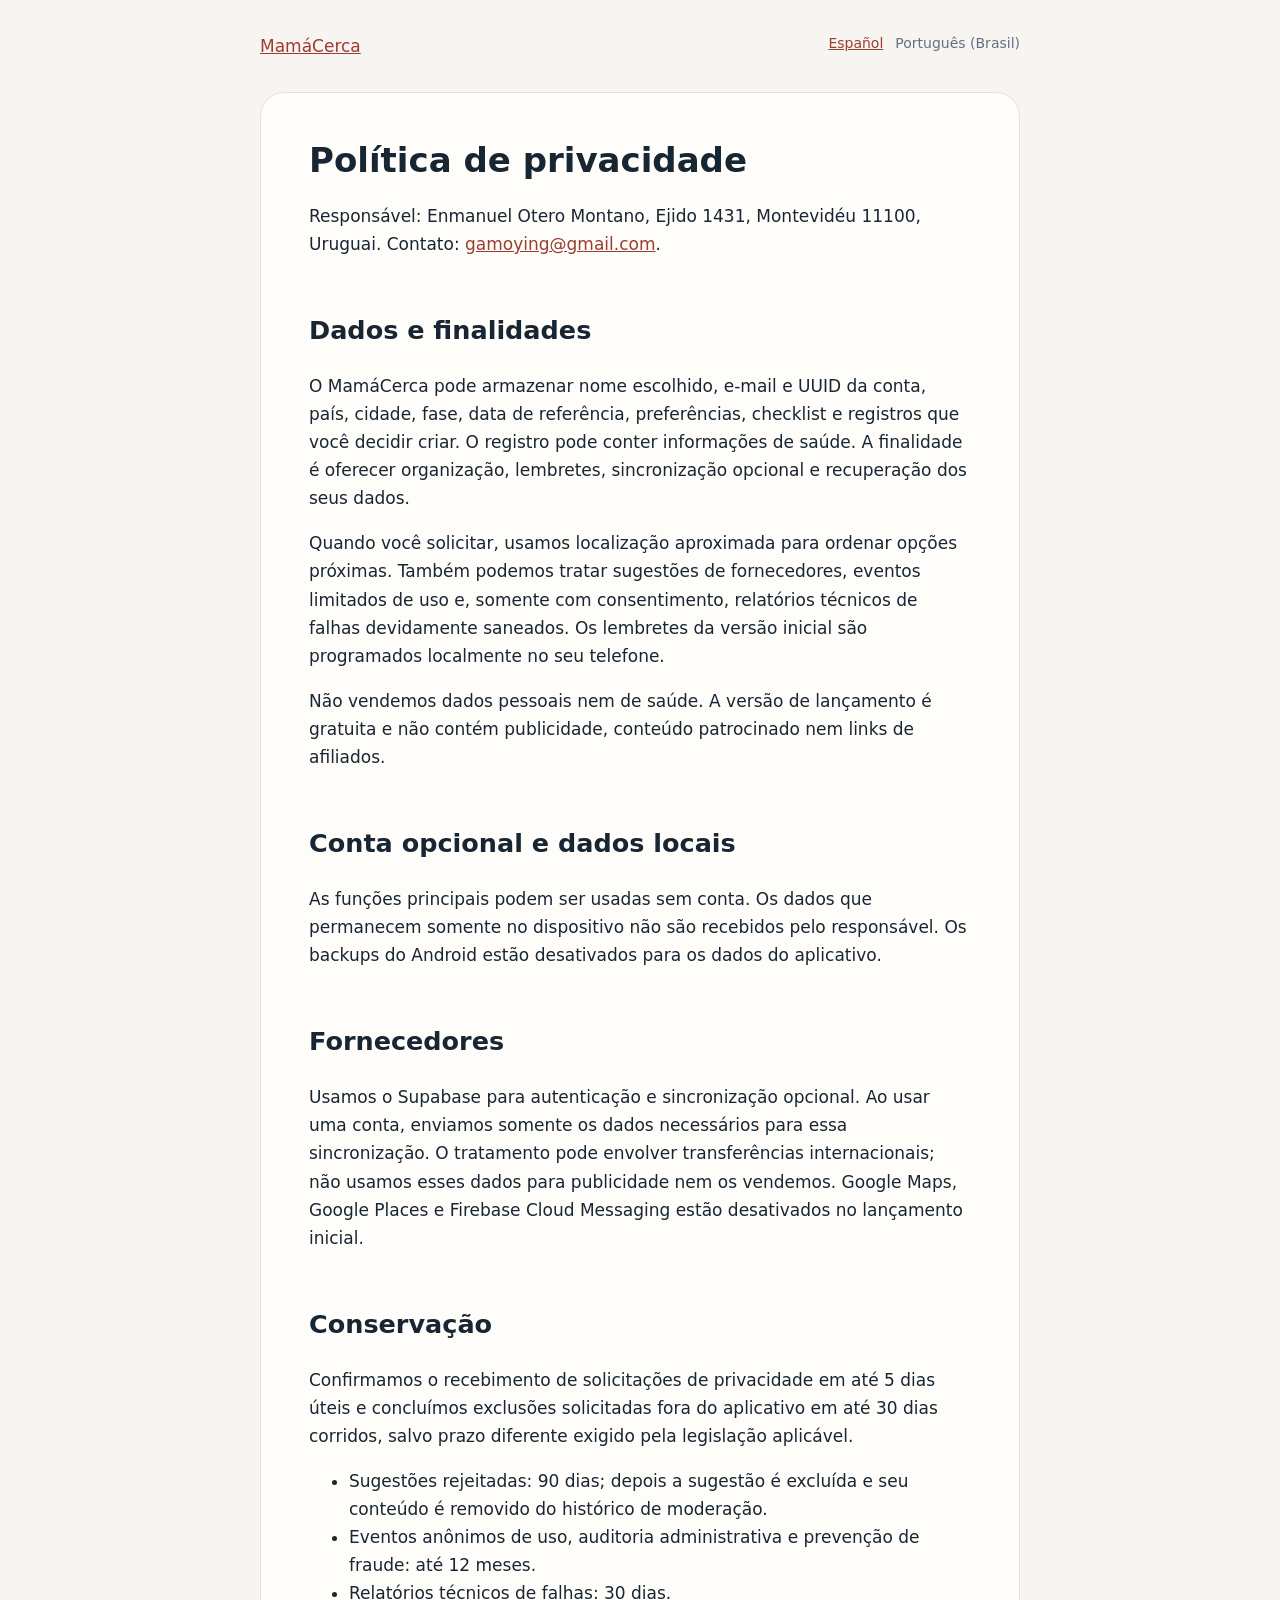
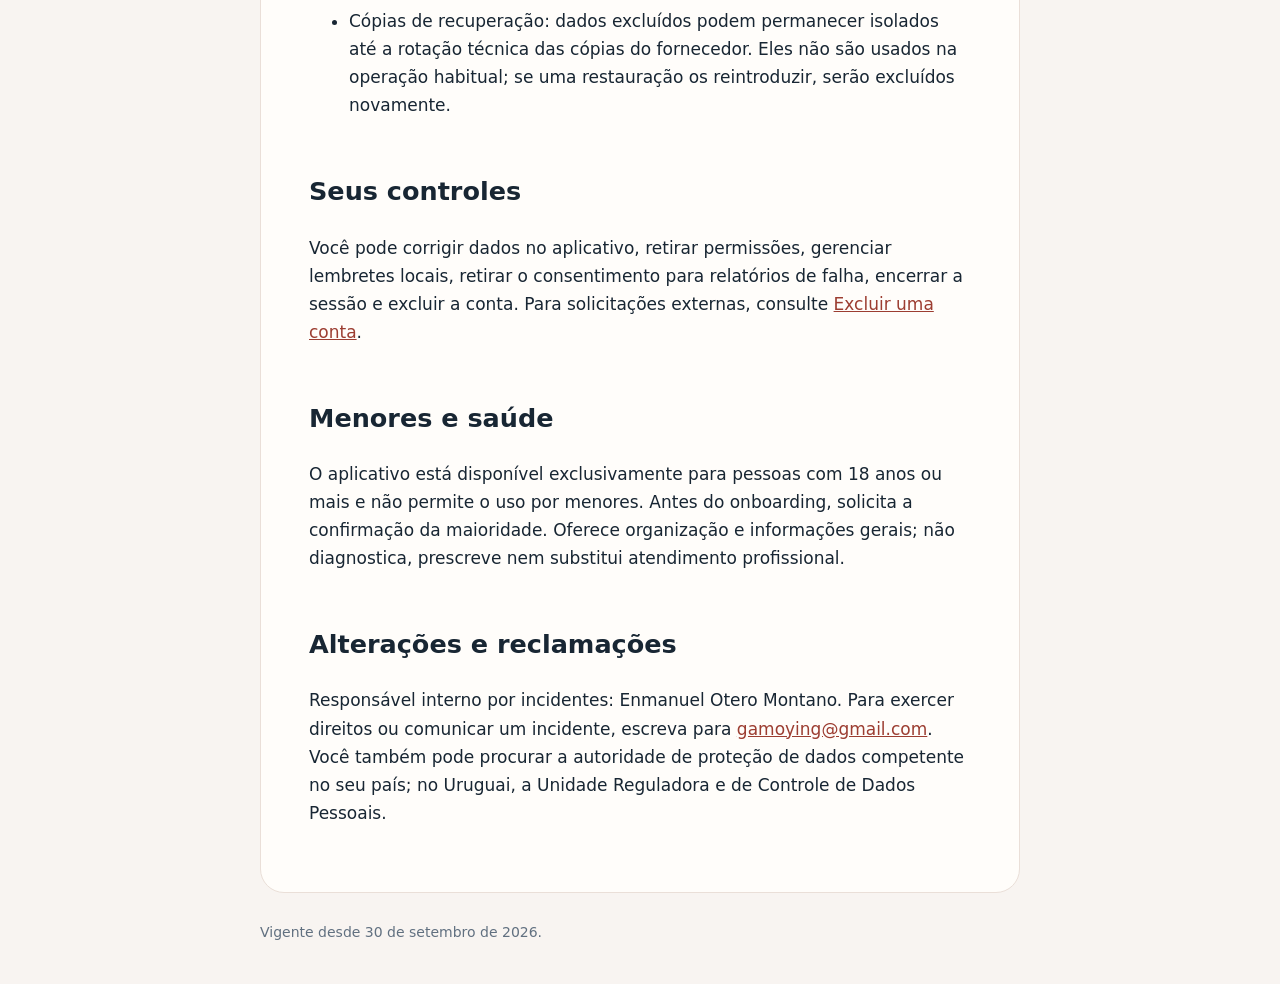
==== pt-BR/privacy/index.html @ 48dd11bd "Publish MamáCerca legal pages" ====
<!doctype html>
<html lang="pt-BR"><head><meta charset="utf-8"><meta name="viewport" content="width=device-width,initial-scale=1"><meta name="robots" content="index,follow"><title>Privacidade · MamáCerca</title><link rel="stylesheet" href="../../styles.css"><link rel="alternate" hreflang="es-419" href="../../privacy/"></head>
<body><header><a href="../">MamáCerca</a><nav class="language" aria-label="Idioma"><a lang="es-419" href="../../privacy/">Español</a><span>Português (Brasil)</span></nav></header><main>
<h1>Política de privacidade</h1>
<p>Responsável: Enmanuel Otero Montano, Ejido 1431, Montevidéu 11100, Uruguai. Contato: <a href="mailto:gamoying@gmail.com">gamoying@gmail.com</a>.</p>
<h2>Dados e finalidades</h2>
<p>O MamáCerca pode armazenar nome escolhido, e-mail e UUID da conta, país, cidade, fase, data de referência, preferências, checklist e registros que você decidir criar. O registro pode conter informações de saúde. A finalidade é oferecer organização, lembretes, sincronização opcional e recuperação dos seus dados.</p>
<p>Quando você solicitar, usamos localização aproximada para ordenar opções próximas. Também podemos tratar sugestões de fornecedores, eventos limitados de uso e, somente com consentimento, relatórios técnicos de falhas devidamente saneados. Os lembretes da versão inicial são programados localmente no seu telefone.</p>
<p>Não vendemos dados pessoais nem de saúde. A versão de lançamento é gratuita e não contém publicidade, conteúdo patrocinado nem links de afiliados.</p>
<h2>Conta opcional e dados locais</h2>
<p>As funções principais podem ser usadas sem conta. Os dados que permanecem somente no dispositivo não são recebidos pelo responsável. Os backups do Android estão desativados para os dados do aplicativo.</p>
<h2>Fornecedores</h2>
<p>Usamos o Supabase para autenticação e sincronização opcional. Ao usar uma conta, enviamos somente os dados necessários para essa sincronização. O tratamento pode envolver transferências internacionais; não usamos esses dados para publicidade nem os vendemos. Google Maps, Google Places e Firebase Cloud Messaging estão desativados no lançamento inicial.</p>
<h2>Conservação</h2>
<p>Confirmamos o recebimento de solicitações de privacidade em até 5 dias úteis e concluímos exclusões solicitadas fora do aplicativo em até 30 dias corridos, salvo prazo diferente exigido pela legislação aplicável.</p>
<ul><li>Sugestões rejeitadas: 90 dias; depois a sugestão é excluída e seu conteúdo é removido do histórico de moderação.</li><li>Eventos anônimos de uso, auditoria administrativa e prevenção de fraude: até 12 meses.</li><li>Relatórios técnicos de falhas: 30 dias.</li><li>Cópias de recuperação: dados excluídos podem permanecer isolados até a rotação técnica das cópias do fornecedor. Eles não são usados na operação habitual; se uma restauração os reintroduzir, serão excluídos novamente.</li></ul>
<h2>Seus controles</h2>
<p>Você pode corrigir dados no aplicativo, retirar permissões, gerenciar lembretes locais, retirar o consentimento para relatórios de falha, encerrar a sessão e excluir a conta. Para solicitações externas, consulte <a href="../delete-account/">Excluir uma conta</a>.</p>
<h2>Menores e saúde</h2>
<p>O aplicativo está disponível exclusivamente para pessoas com 18 anos ou mais e não permite o uso por menores. Antes do onboarding, solicita a confirmação da maioridade. Oferece organização e informações gerais; não diagnostica, prescreve nem substitui atendimento profissional.</p>
<h2>Alterações e reclamações</h2>
<p>Responsável interno por incidentes: Enmanuel Otero Montano. Para exercer direitos ou comunicar um incidente, escreva para <a href="mailto:gamoying@gmail.com">gamoying@gmail.com</a>. Você também pode procurar a autoridade de proteção de dados competente no seu país; no Uruguai, a Unidade Reguladora e de Controle de Dados Pessoais.</p>
</main><footer>Vigente desde 30 de setembro de 2026.</footer></body></html>
---- styles.css ----
:root { color-scheme: light; --ink:#182633; --muted:#617080; --paper:#fffdfa; --coral:#d95f4c; --line:#eadfd8; --blush:#fff0ea; }
* { box-sizing:border-box; }
body { margin:0; background:#f8f4f1; color:var(--ink); font:17px/1.65 system-ui,-apple-system,BlinkMacSystemFont,"Segoe UI",sans-serif; }
header,main,footer { width:min(760px,calc(100% - 32px)); margin-inline:auto; }
header { padding:32px 0 12px; }
nav { display:flex; flex-wrap:wrap; gap:16px; }
.language { align-items:center; float:right; font-size:14px; gap:12px; }
.language span { color:var(--muted); }
a { color:#9c3d31; }
main { background:var(--paper); border:1px solid var(--line); border-radius:24px; padding:clamp(24px,5vw,48px); margin-block:20px; }
h1 { line-height:1.12; margin-top:0; }
h2 { margin-top:2em; }
.draft { border:2px solid var(--coral); background:var(--blush); padding:14px 18px; border-radius:14px; font-weight:650; }
.action { display:inline-block; padding:12px 18px; background:var(--ink); color:white; text-decoration:none; border-radius:12px; font-weight:650; }
.placeholder { background:#fff3b8; padding:0 .25em; }
footer { padding:8px 0 40px; color:var(--muted); font-size:14px; }
@media (max-width:560px) { .language { float:none; margin-top:12px; } }
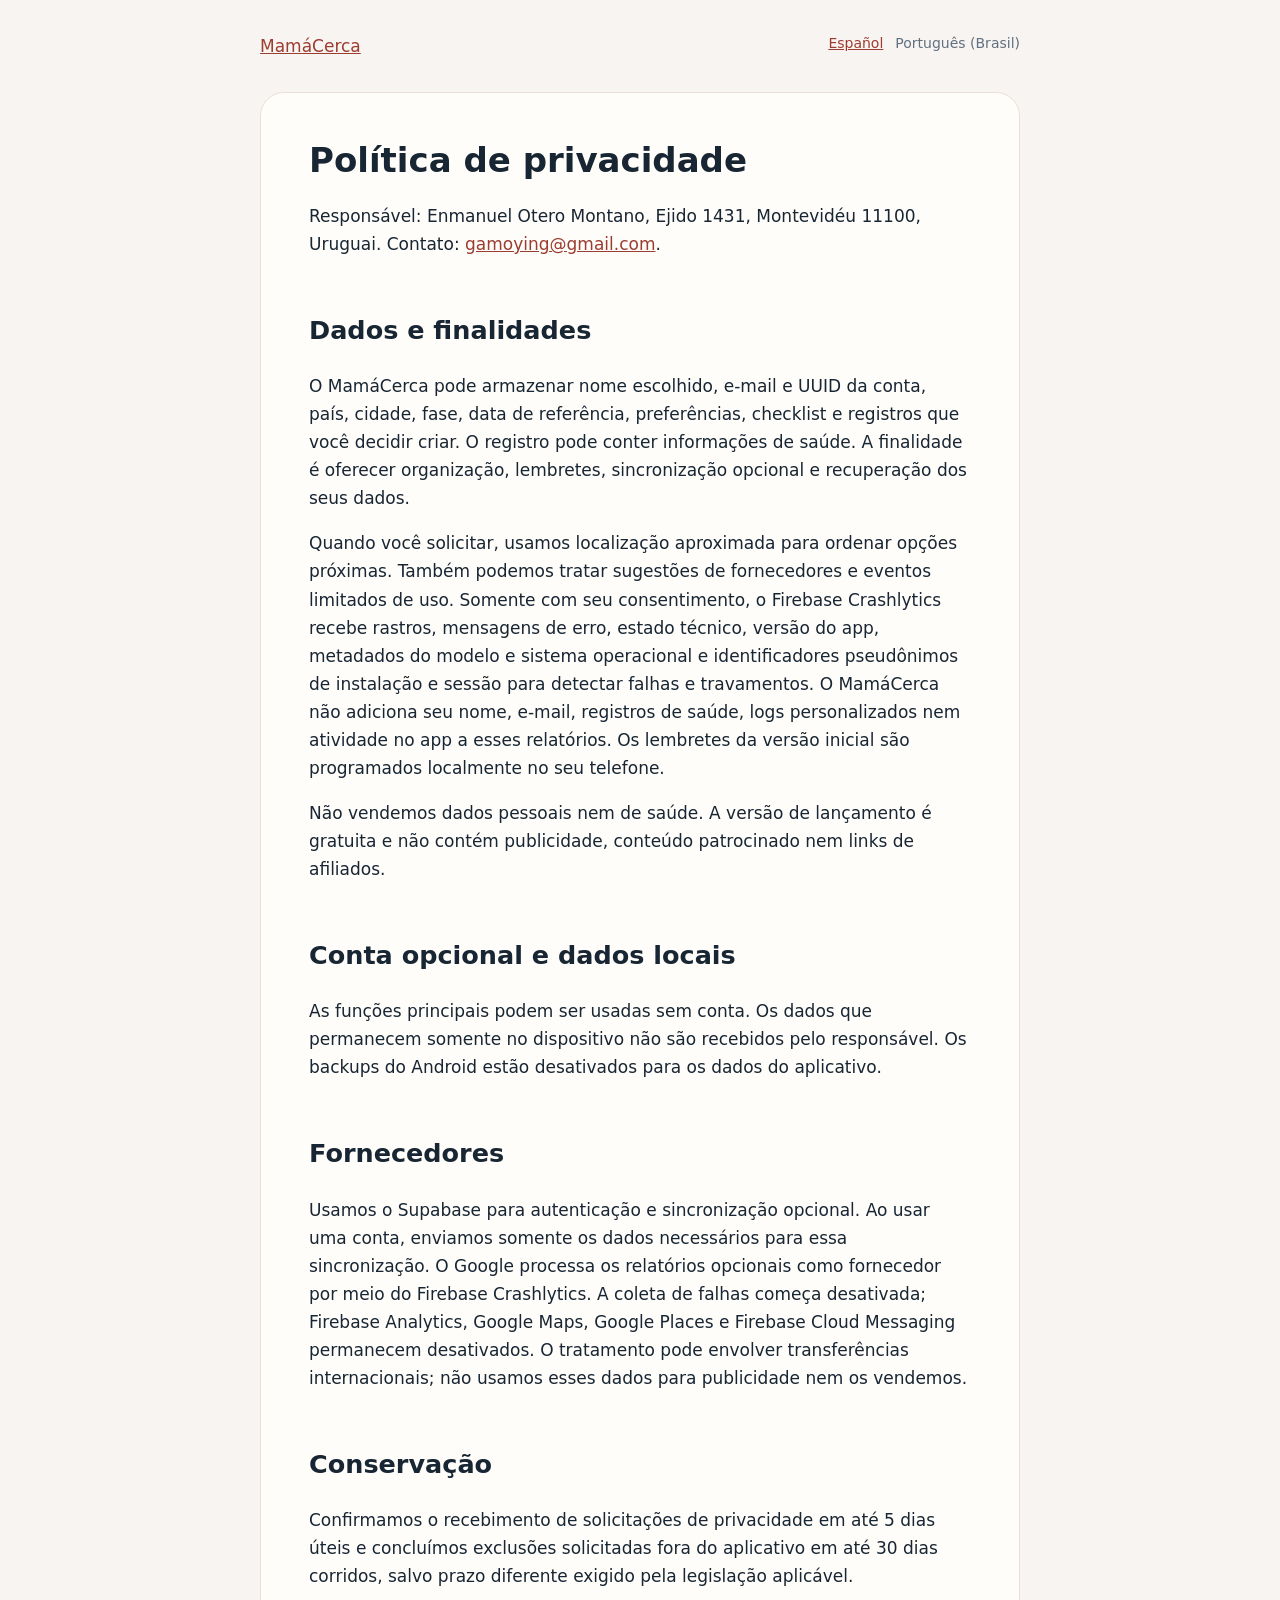
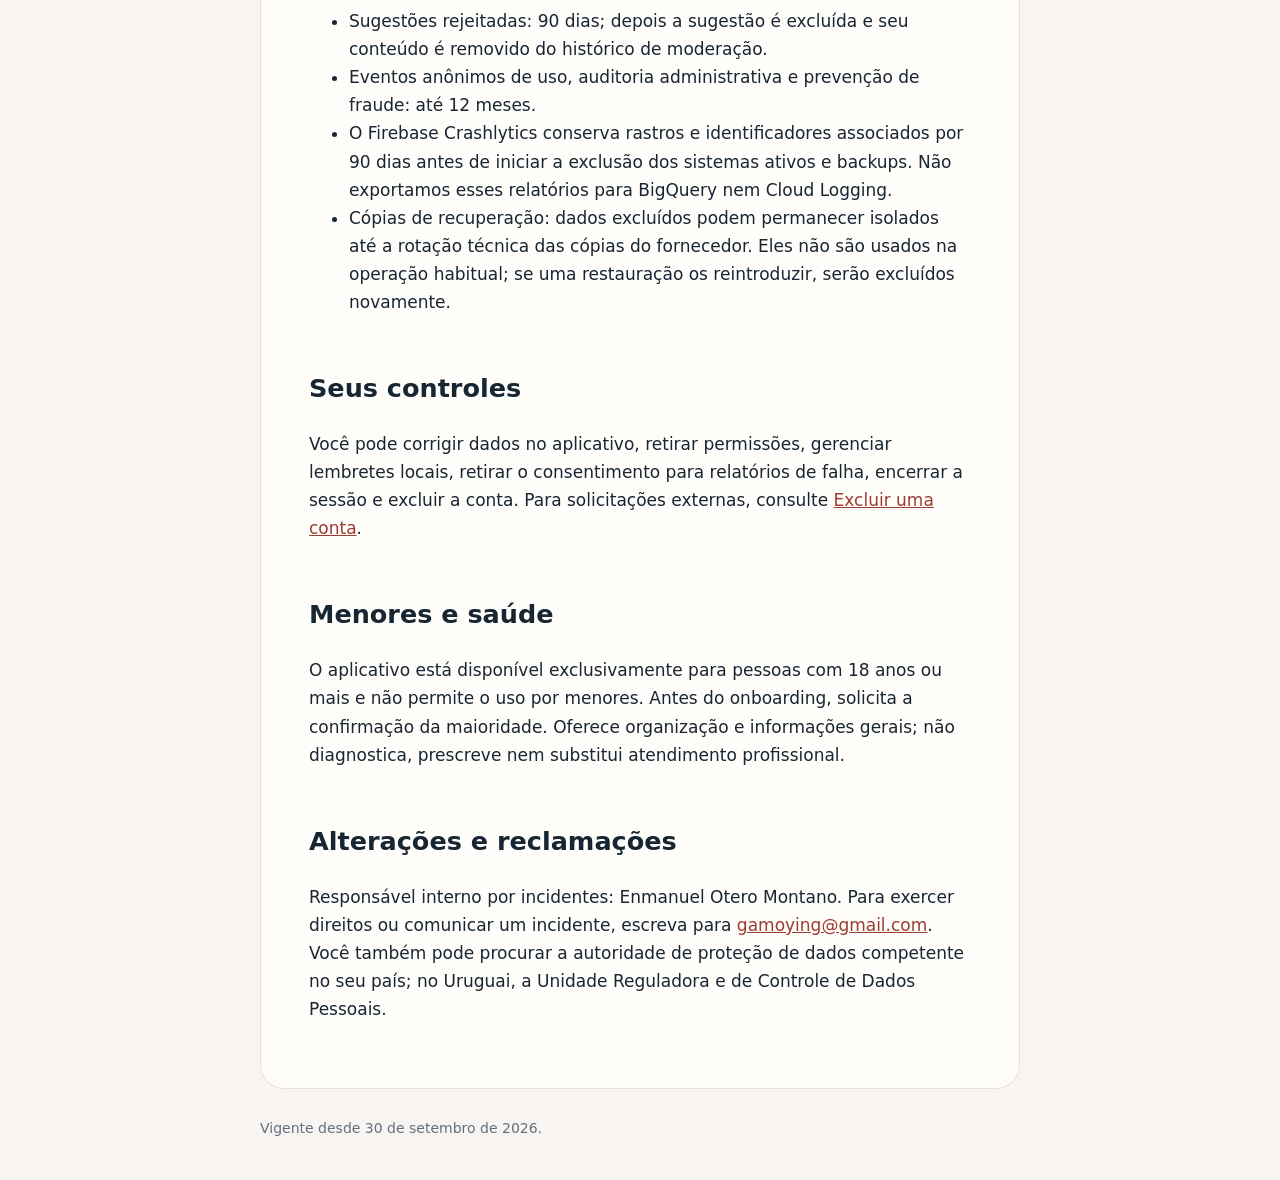
==== commit 241ec894: "Atualizar privacidade para Firebase Crashlytics" ====
--- a/pt-BR/privacy/index.html
+++ b/pt-BR/privacy/index.html
@@ -5,15 +5,15 @@
 <p>Responsável: Enmanuel Otero Montano, Ejido 1431, Montevidéu 11100, Uruguai. Contato: <a href="mailto:gamoying@gmail.com">gamoying@gmail.com</a>.</p>
 <h2>Dados e finalidades</h2>
 <p>O MamáCerca pode armazenar nome escolhido, e-mail e UUID da conta, país, cidade, fase, data de referência, preferências, checklist e registros que você decidir criar. O registro pode conter informações de saúde. A finalidade é oferecer organização, lembretes, sincronização opcional e recuperação dos seus dados.</p>
-<p>Quando você solicitar, usamos localização aproximada para ordenar opções próximas. Também podemos tratar sugestões de fornecedores, eventos limitados de uso e, somente com consentimento, relatórios técnicos de falhas devidamente saneados. Os lembretes da versão inicial são programados localmente no seu telefone.</p>
+<p>Quando você solicitar, usamos localização aproximada para ordenar opções próximas. Também podemos tratar sugestões de fornecedores e eventos limitados de uso. Somente com seu consentimento, o Firebase Crashlytics recebe rastros, mensagens de erro, estado técnico, versão do app, metadados do modelo e sistema operacional e identificadores pseudônimos de instalação e sessão para detectar falhas e travamentos. O MamáCerca não adiciona seu nome, e-mail, registros de saúde, logs personalizados nem atividade no app a esses relatórios. Os lembretes da versão inicial são programados localmente no seu telefone.</p>
 <p>Não vendemos dados pessoais nem de saúde. A versão de lançamento é gratuita e não contém publicidade, conteúdo patrocinado nem links de afiliados.</p>
 <h2>Conta opcional e dados locais</h2>
 <p>As funções principais podem ser usadas sem conta. Os dados que permanecem somente no dispositivo não são recebidos pelo responsável. Os backups do Android estão desativados para os dados do aplicativo.</p>
 <h2>Fornecedores</h2>
-<p>Usamos o Supabase para autenticação e sincronização opcional. Ao usar uma conta, enviamos somente os dados necessários para essa sincronização. O tratamento pode envolver transferências internacionais; não usamos esses dados para publicidade nem os vendemos. Google Maps, Google Places e Firebase Cloud Messaging estão desativados no lançamento inicial.</p>
+<p>Usamos o Supabase para autenticação e sincronização opcional. Ao usar uma conta, enviamos somente os dados necessários para essa sincronização. O Google processa os relatórios opcionais como fornecedor por meio do Firebase Crashlytics. A coleta de falhas começa desativada; Firebase Analytics, Google Maps, Google Places e Firebase Cloud Messaging permanecem desativados. O tratamento pode envolver transferências internacionais; não usamos esses dados para publicidade nem os vendemos.</p>
 <h2>Conservação</h2>
 <p>Confirmamos o recebimento de solicitações de privacidade em até 5 dias úteis e concluímos exclusões solicitadas fora do aplicativo em até 30 dias corridos, salvo prazo diferente exigido pela legislação aplicável.</p>
-<ul><li>Sugestões rejeitadas: 90 dias; depois a sugestão é excluída e seu conteúdo é removido do histórico de moderação.</li><li>Eventos anônimos de uso, auditoria administrativa e prevenção de fraude: até 12 meses.</li><li>Relatórios técnicos de falhas: 30 dias.</li><li>Cópias de recuperação: dados excluídos podem permanecer isolados até a rotação técnica das cópias do fornecedor. Eles não são usados na operação habitual; se uma restauração os reintroduzir, serão excluídos novamente.</li></ul>
+<ul><li>Sugestões rejeitadas: 90 dias; depois a sugestão é excluída e seu conteúdo é removido do histórico de moderação.</li><li>Eventos anônimos de uso, auditoria administrativa e prevenção de fraude: até 12 meses.</li><li>O Firebase Crashlytics conserva rastros e identificadores associados por 90 dias antes de iniciar a exclusão dos sistemas ativos e backups. Não exportamos esses relatórios para BigQuery nem Cloud Logging.</li><li>Cópias de recuperação: dados excluídos podem permanecer isolados até a rotação técnica das cópias do fornecedor. Eles não são usados na operação habitual; se uma restauração os reintroduzir, serão excluídos novamente.</li></ul>
 <h2>Seus controles</h2>
 <p>Você pode corrigir dados no aplicativo, retirar permissões, gerenciar lembretes locais, retirar o consentimento para relatórios de falha, encerrar a sessão e excluir a conta. Para solicitações externas, consulte <a href="../delete-account/">Excluir uma conta</a>.</p>
 <h2>Menores e saúde</h2>
